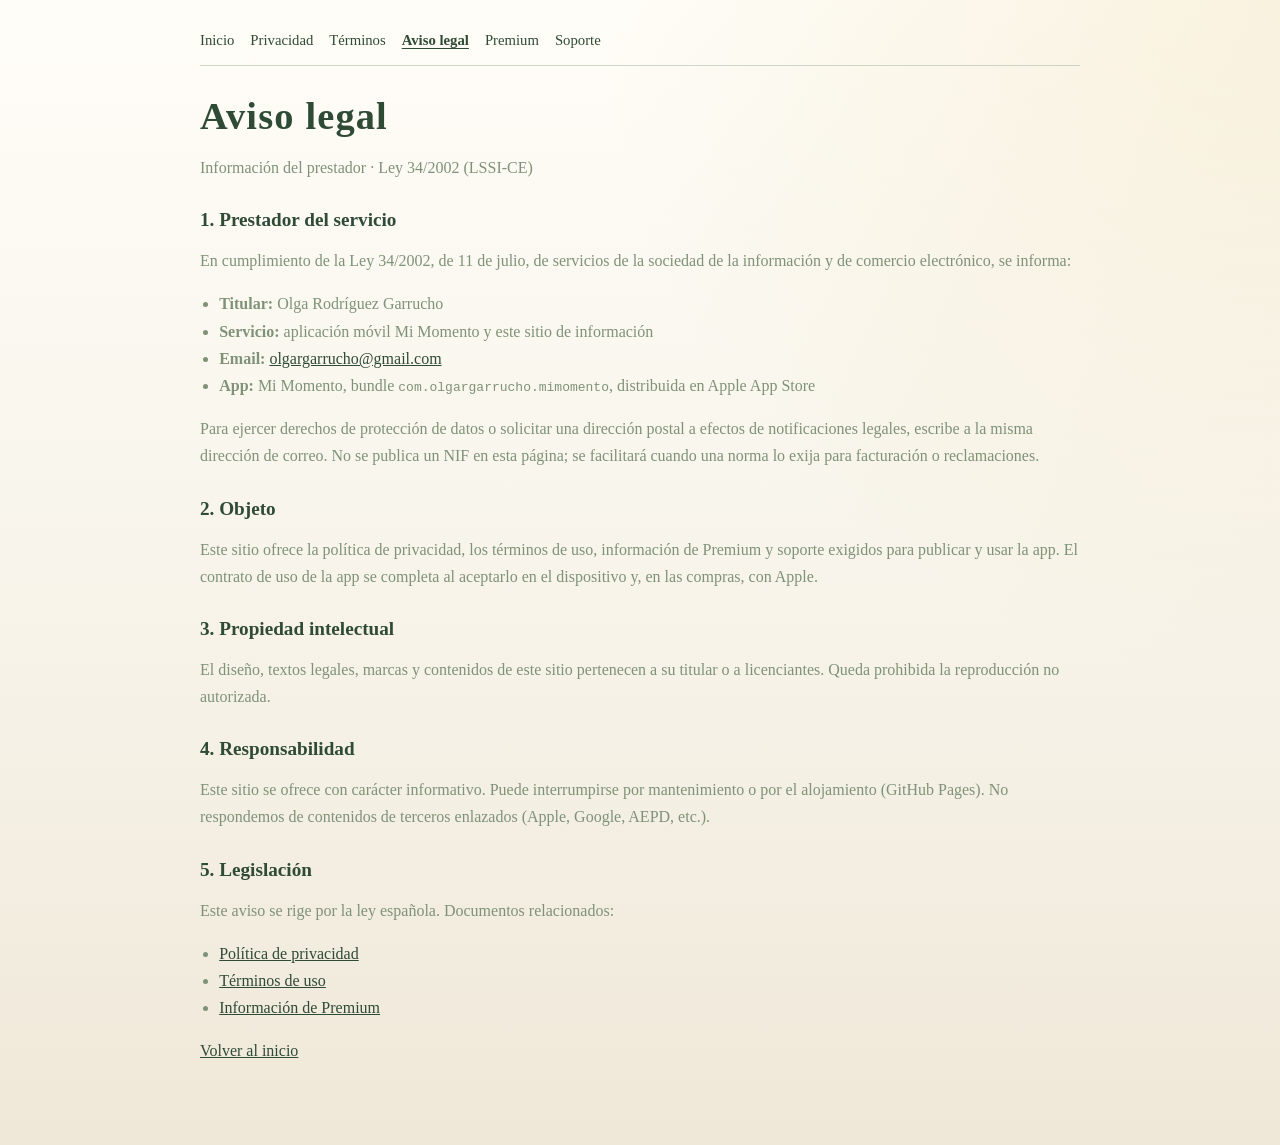
==== legal.html @ 3e31325d "Publish public legal pages for Mi Momento. Co-authored-by: Cursor <cursoragent@cursor.com>" ====
<!DOCTYPE html>
<html lang="es">
<head>
  <meta charset="UTF-8">
  <meta name="viewport" content="width=device-width, initial-scale=1.0">
  <meta name="description" content="Aviso legal de Mi Momento. Identificación del prestador del servicio conforme a la LSSI-CE.">
  <title>Aviso legal · Mi Momento</title>
  <link rel="stylesheet" href="assets/styles.css">
</head>
<body>
  <main class="wrap legal">
    <nav class="legal-nav" aria-label="Documentos legales">
      <a href="index.html">Inicio</a>
      <a href="privacy.html">Privacidad</a>
      <a href="terms.html">Términos</a>
      <a href="legal.html" aria-current="page">Aviso legal</a>
      <a href="premium.html">Premium</a>
      <a href="support.html">Soporte</a>
    </nav>

    <h1>Aviso legal</h1>
    <p class="meta">Información del prestador · Ley 34/2002 (LSSI-CE)</p>

    <h2>1. Prestador del servicio</h2>
    <p>En cumplimiento de la Ley 34/2002, de 11 de julio, de servicios de la sociedad de la información y de comercio electrónico, se informa:</p>
    <ul>
      <li><strong>Titular:</strong> Olga Rodríguez Garrucho</li>
      <li><strong>Servicio:</strong> aplicación móvil Mi Momento y este sitio de información</li>
      <li><strong>Email:</strong> <a href="mailto:olgargarrucho@gmail.com">olgargarrucho@gmail.com</a></li>
      <li><strong>App:</strong> Mi Momento, bundle <code>com.olgargarrucho.mimomento</code>, distribuida en Apple App Store</li>
    </ul>
    <p>Para ejercer derechos de protección de datos o solicitar una dirección postal a efectos de notificaciones legales, escribe a la misma dirección de correo. No se publica un NIF en esta página; se facilitará cuando una norma lo exija para facturación o reclamaciones.</p>

    <h2>2. Objeto</h2>
    <p>Este sitio ofrece la política de privacidad, los términos de uso, información de Premium y soporte exigidos para publicar y usar la app. El contrato de uso de la app se completa al aceptarlo en el dispositivo y, en las compras, con Apple.</p>

    <h2>3. Propiedad intelectual</h2>
    <p>El diseño, textos legales, marcas y contenidos de este sitio pertenecen a su titular o a licenciantes. Queda prohibida la reproducción no autorizada.</p>

    <h2>4. Responsabilidad</h2>
    <p>Este sitio se ofrece con carácter informativo. Puede interrumpirse por mantenimiento o por el alojamiento (GitHub Pages). No respondemos de contenidos de terceros enlazados (Apple, Google, AEPD, etc.).</p>

    <h2>5. Legislación</h2>
    <p>Este aviso se rige por la ley española. Documentos relacionados:</p>
    <ul>
      <li><a href="privacy.html">Política de privacidad</a></li>
      <li><a href="terms.html">Términos de uso</a></li>
      <li><a href="premium.html">Información de Premium</a></li>
    </ul>

    <p class="meta"><a href="index.html">Volver al inicio</a></p>
  </main>
</body>
</html>
---- assets/styles.css ----
:root {
  --forest: #2f4a35;
  --forest-deep: #1e3328;
  --sage: #7f9278;
  --soft-sage: #b9c8b5;
  --cream: #f7f3e9;
  --card: #fffdf8;
  --gold: #c9a227;
  --text: #2f4a35;
  --muted: #7f9278;
}

* {
  box-sizing: border-box;
}

body {
  margin: 0;
  font-family: Georgia, "Times New Roman", serif;
  color: var(--text);
  background:
    radial-gradient(circle at top right, rgba(201, 162, 39, 0.12), transparent 40%),
    linear-gradient(180deg, #fffdf8 0%, var(--cream) 55%, #efe8d8 100%);
  min-height: 100vh;
}

a {
  color: var(--forest);
}

.wrap {
  max-width: 920px;
  margin: 0 auto;
  padding: 32px 20px 64px;
}

.hero {
  text-align: center;
  padding: 28px 0 36px;
}

.badge {
  display: inline-block;
  padding: 6px 14px;
  border: 1px solid rgba(47, 74, 53, 0.25);
  border-radius: 999px;
  color: var(--forest);
  font-size: 12px;
  letter-spacing: 0.12em;
  text-transform: uppercase;
}

h1 {
  margin: 18px 0 10px;
  font-size: clamp(2rem, 5vw, 3rem);
  color: var(--forest);
  letter-spacing: 0.03em;
}

.lead {
  margin: 0 auto;
  max-width: 640px;
  font-size: 1.05rem;
  line-height: 1.7;
  color: var(--muted);
}

.card {
  background: rgba(255, 253, 248, 0.86);
  border: 1.5px solid rgba(185, 200, 181, 0.7);
  border-radius: 18px;
  padding: 24px;
  margin-top: 24px;
}

.grid {
  display: grid;
  gap: 16px;
}

@media (min-width: 720px) {
  .grid-3 {
    grid-template-columns: repeat(3, 1fr);
  }
}

.feature h3,
.card h2,
.card h3 {
  color: var(--forest);
  margin-top: 0;
}

.feature p,
.card p,
.card li {
  color: var(--muted);
  line-height: 1.65;
}

.nav {
  display: flex;
  flex-wrap: wrap;
  gap: 12px;
  justify-content: center;
  margin-top: 28px;
}

.button {
  display: inline-block;
  padding: 12px 18px;
  border-radius: 12px;
  border: 1.5px solid rgba(47, 74, 53, 0.35);
  color: #fff;
  background: linear-gradient(180deg, #3b5a42, var(--forest));
  text-decoration: none;
  font-weight: 700;
}

.button.secondary {
  background: transparent;
  color: var(--forest);
}

footer {
  margin-top: 40px;
  text-align: center;
  color: var(--muted);
  font-size: 0.92rem;
}

.legal h1 {
  color: var(--forest);
  font-size: clamp(1.8rem, 4vw, 2.4rem);
  margin-bottom: 8px;
}

.legal h2 {
  color: var(--forest);
  font-size: 1.2rem;
  margin-top: 28px;
}

.legal h3 {
  color: var(--forest);
  font-size: 1.05rem;
  margin-top: 20px;
}

.legal p,
.legal li {
  color: var(--muted);
  line-height: 1.7;
}

.legal-nav {
  display: flex;
  flex-wrap: wrap;
  gap: 10px 16px;
  margin: 0 0 28px;
  padding-bottom: 16px;
  border-bottom: 1px solid rgba(185, 200, 181, 0.7);
  font-size: 0.92rem;
}

.legal-nav a {
  text-decoration: none;
  color: var(--forest);
}

.legal-nav a[aria-current="page"] {
  font-weight: 700;
  text-decoration: underline;
  text-underline-offset: 3px;
}

.legal table {
  width: 100%;
  border-collapse: collapse;
  margin: 12px 0 20px;
  background: rgba(255, 253, 248, 0.7);
  border-radius: 12px;
  overflow: hidden;
}

.legal th,
.legal td {
  text-align: left;
  vertical-align: top;
  padding: 10px 12px;
  border-bottom: 1px solid rgba(185, 200, 181, 0.5);
  font-size: 0.95rem;
  line-height: 1.5;
}

.legal th {
  color: var(--forest);
  font-weight: 700;
}

.legal td {
  color: var(--muted);
}

.legal ul,
.legal ol {
  padding-left: 1.2rem;
}
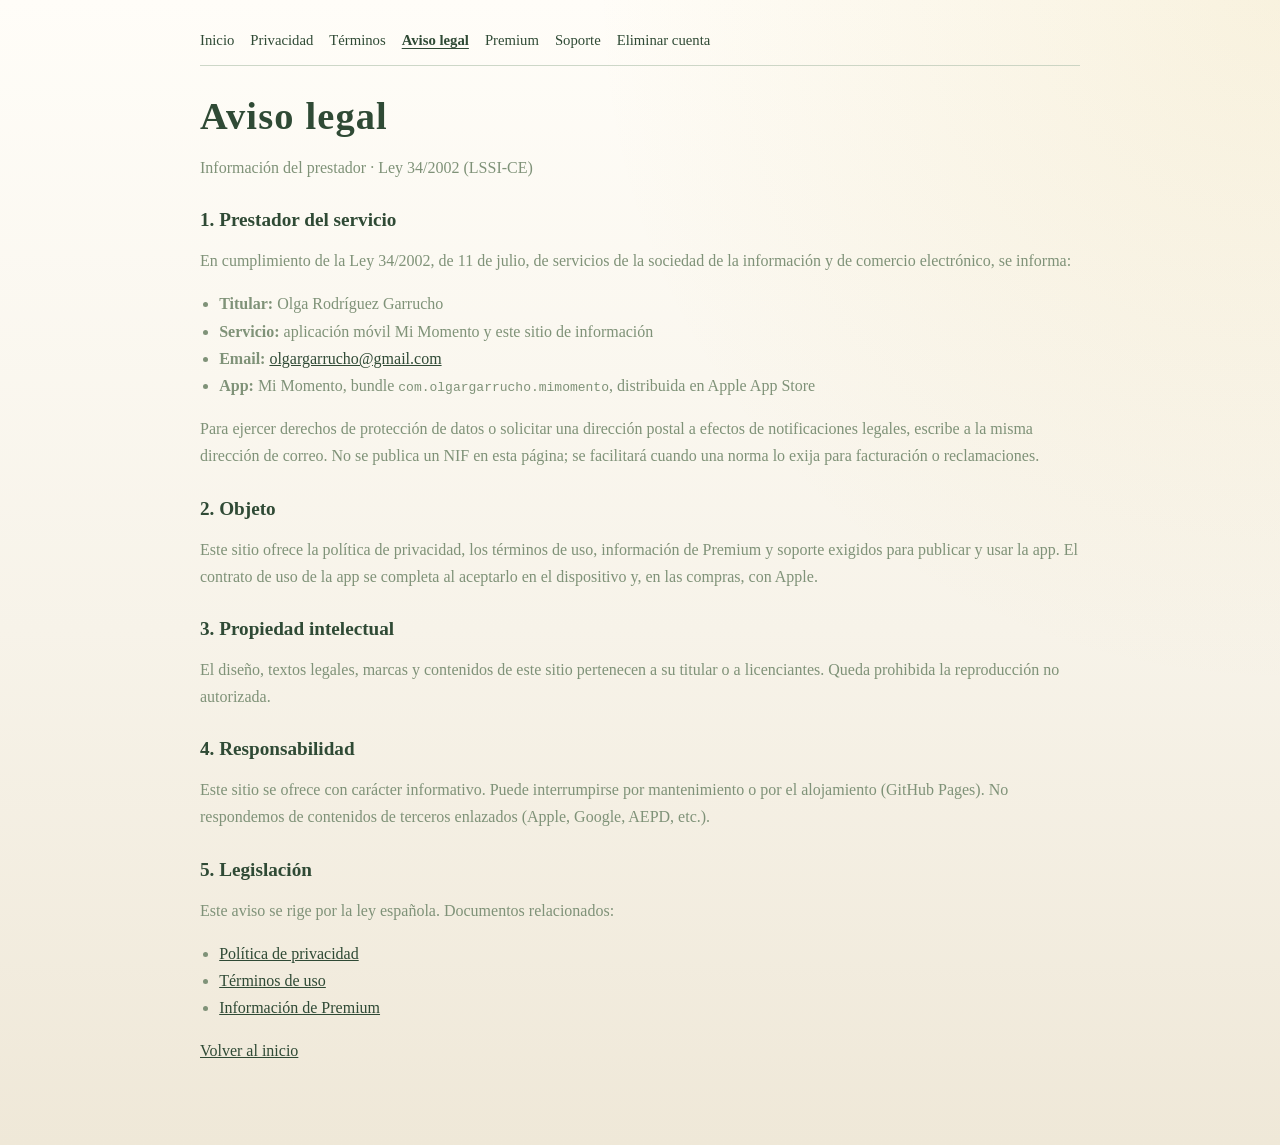
==== commit 129e8a39: "Add Play Store account deletion page for Mi Momento. Co-authored-by: Cursor <cursoragent@cursor.com>" ====
--- a/legal.html
+++ b/legal.html
@@ -16,6 +16,7 @@
       <a href="legal.html" aria-current="page">Aviso legal</a>
       <a href="premium.html">Premium</a>
       <a href="support.html">Soporte</a>
+      <a href="delete.html">Eliminar cuenta</a>
     </nav>
 
     <h1>Aviso legal</h1>
